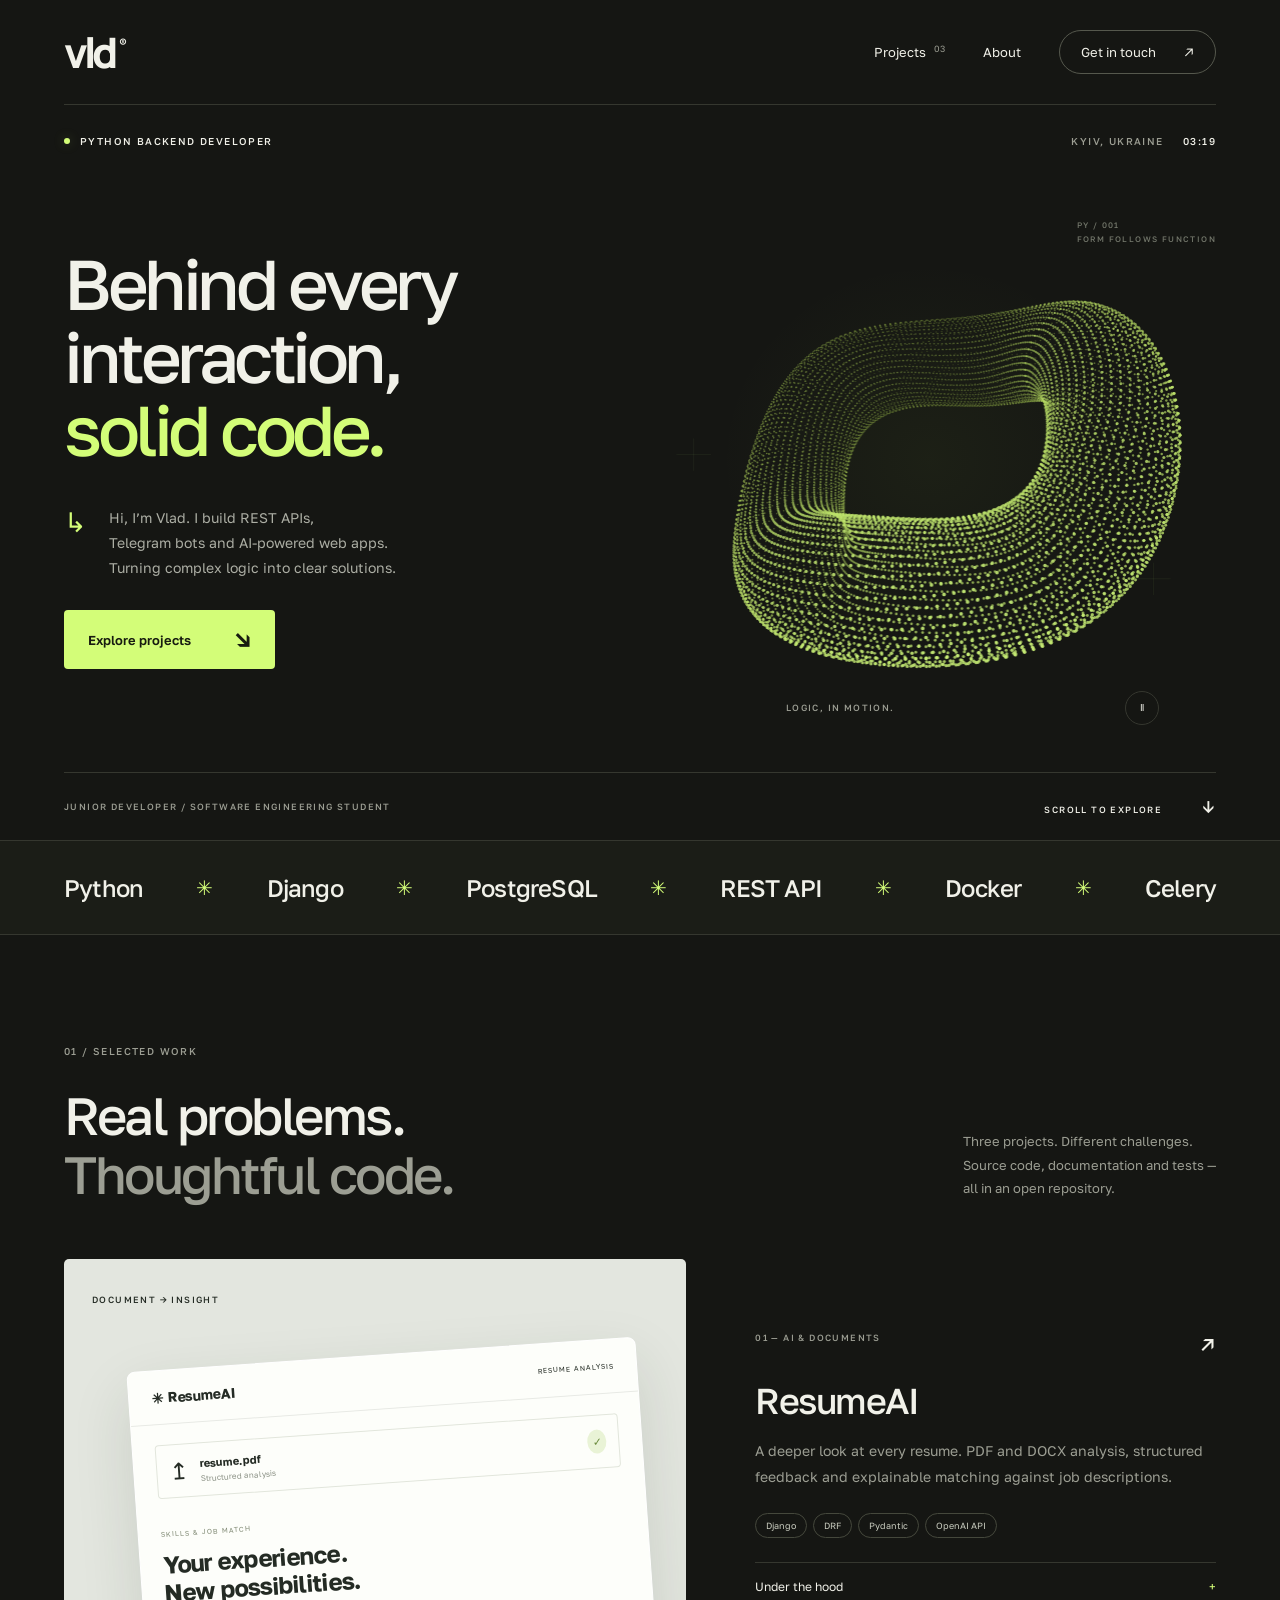
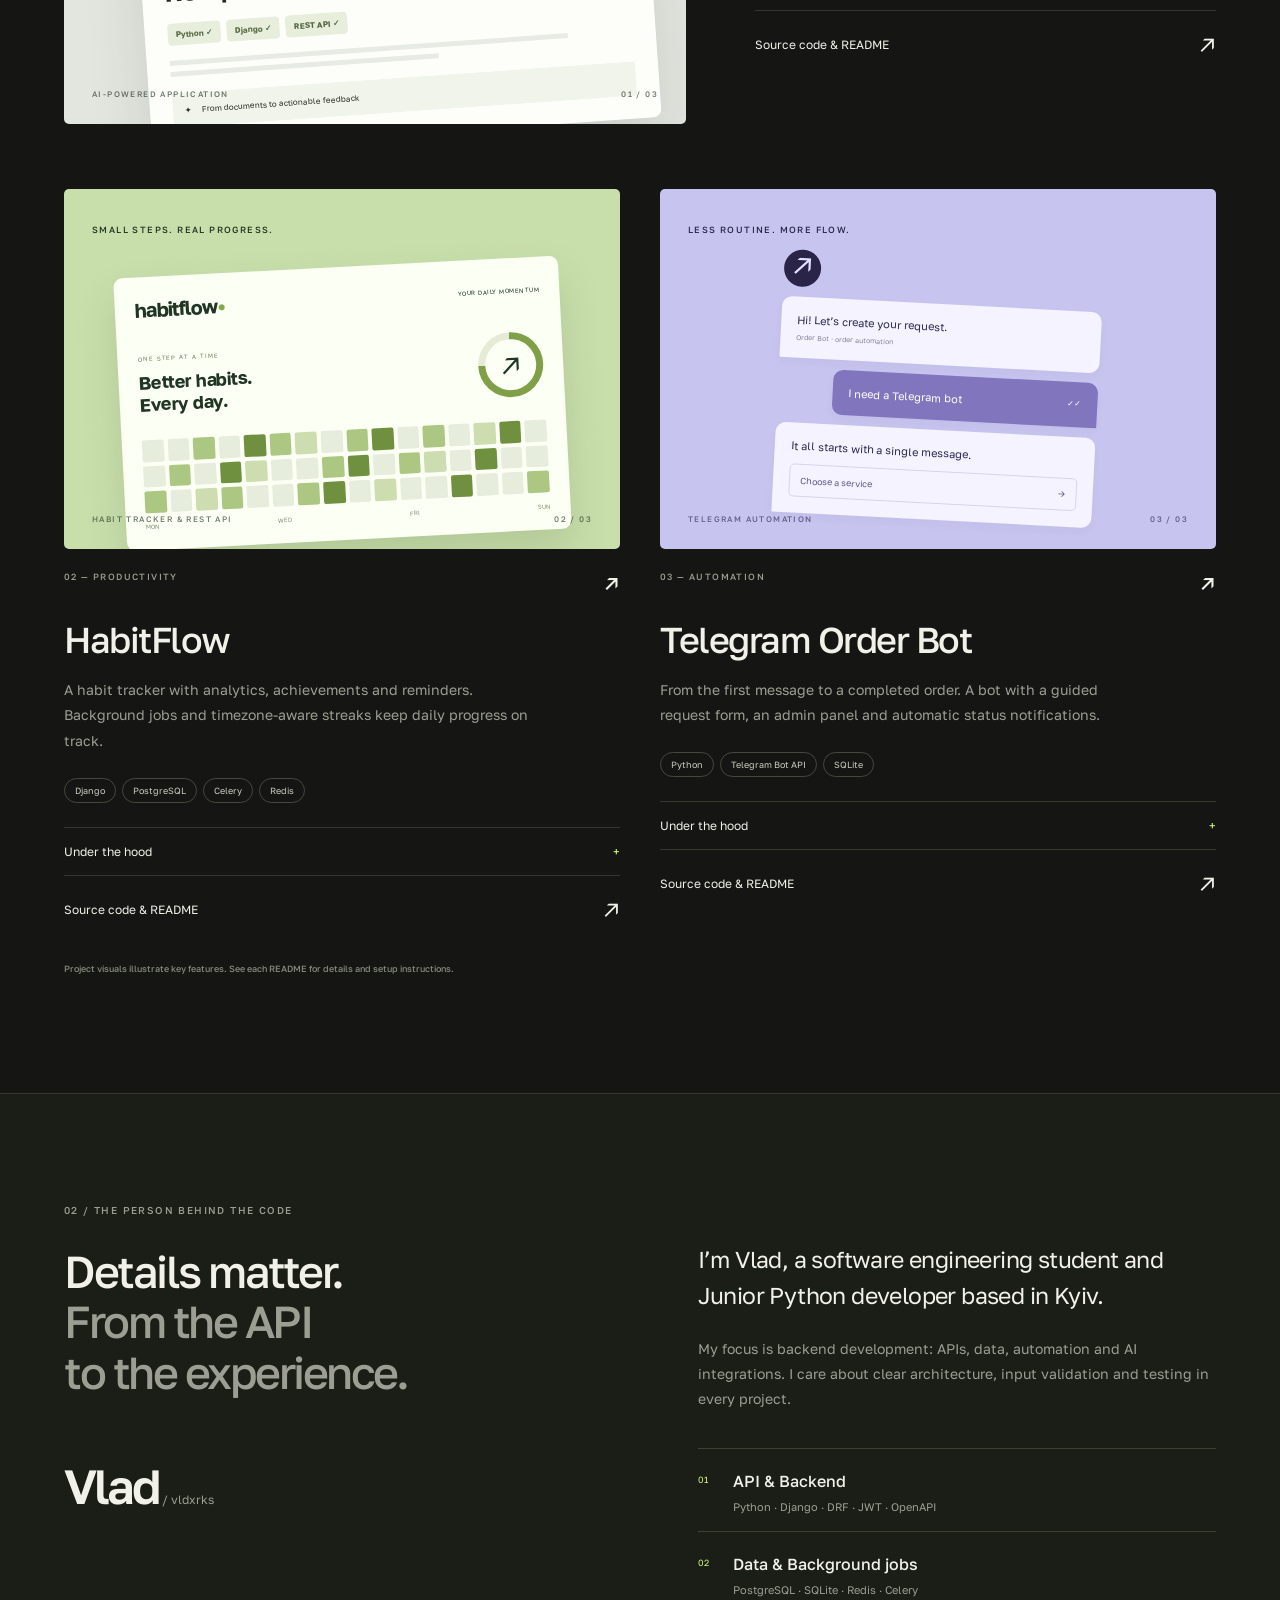
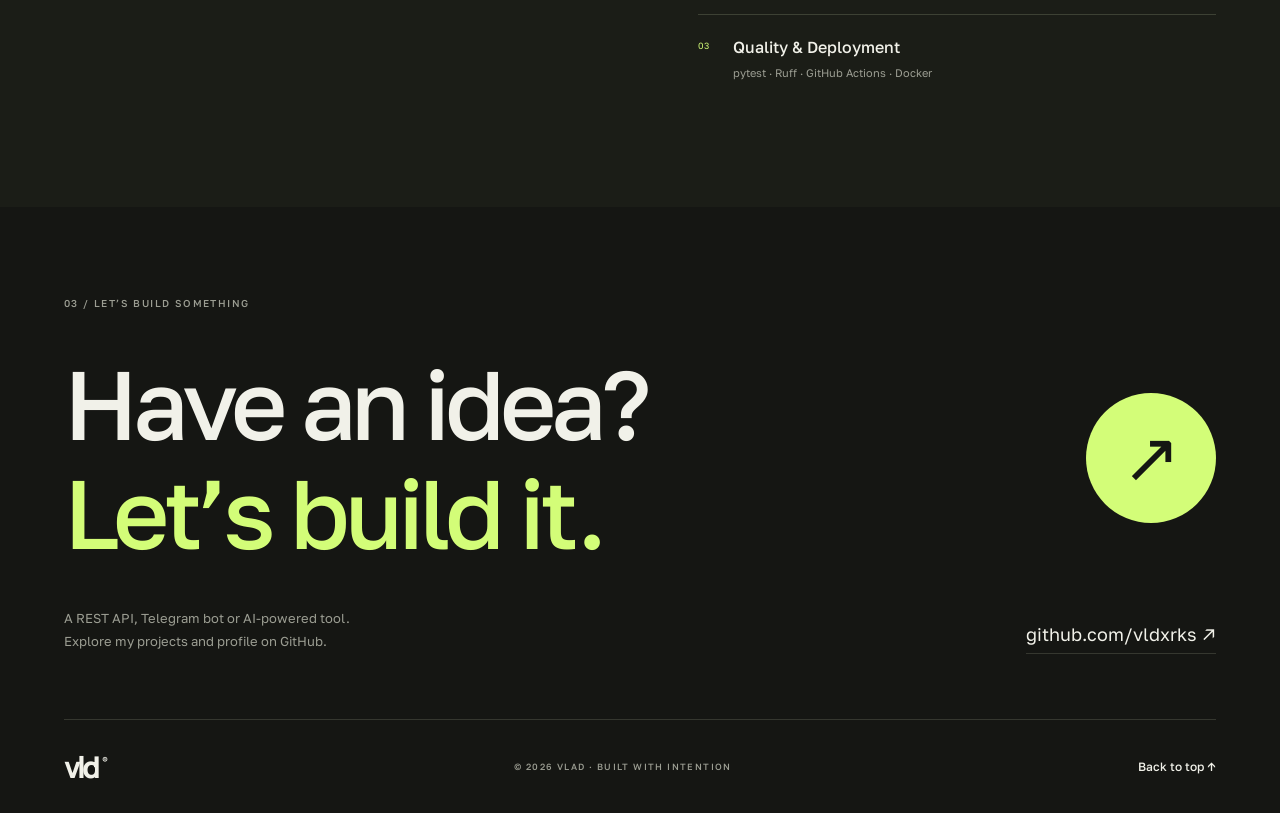
==== index.html @ 718b9407 "my first commit" ====
<!doctype html>
<html lang="en">
<head><meta charset="utf-8"><meta name="viewport" content="width=device-width,initial-scale=1"><meta name="theme-color" content="#151613"><meta name="description" content="Vlad — Junior Python Backend Developer based in Kyiv. REST APIs, Telegram bots and AI-powered web apps. Explore ResumeAI, HabitFlow and Telegram Order Bot."><title>Vlad — Python Backend Developer</title><link rel="icon" href="data:image/svg+xml,%3Csvg xmlns='http://www.w3.org/2000/svg' viewBox='0 0 100 100'%3E%3Crect width='100' height='100' rx='20' fill='%23ccff66'/%3E%3Ctext x='20' y='73' font-size='72' font-family='Arial' fill='%23151613'%3Ev%3C/text%3E%3C/svg%3E"><link rel="stylesheet" href="style.css"></head>
<body><a class="skip" href="#projects">Skip to projects</a><header class="header"><a class="logo" href="#top" aria-label="Vlad, back to top">vld<span>®</span></a><nav aria-label="Main navigation"><a href="#projects">Projects <sup>03</sup></a><a href="#about">About</a><a href="#contact" class="nav-contact">Get in touch <span>↗</span></a></nav></header>
<main><section class="hero" id="top"><div class="hero-top"><span class="eyebrow"><i></i> PYTHON BACKEND DEVELOPER</span><span class="location">KYIV, UKRAINE <span id="clock"></span></span></div><div class="hero-body"><div class="hero-copy"><h1>Behind every<br>interaction,<br><em>solid code.</em></h1><div class="intro"><span class="intro-mark">↳</span><p>Hi, I’m Vlad. I build REST APIs,<br class="desktop"> Telegram bots and AI-powered web apps.<br class="desktop"> Turning complex logic into clear solutions.</p></div><a class="primary" href="#projects">Explore projects <span>↘</span></a></div><div class="art"><canvas id="sculpture" aria-label="Interactive three-dimensional particle sculpture" role="img"></canvas><div class="art-caption"><span>LOGIC, IN MOTION.</span><button id="motion" aria-pressed="false" aria-label="Pause animation">Ⅱ</button></div><span class="art-coordinate">PY / 001<br>FORM FOLLOWS FUNCTION</span></div></div><div class="hero-bottom"><span>JUNIOR DEVELOPER / SOFTWARE ENGINEERING STUDENT</span><a href="#projects">SCROLL TO EXPLORE <span>↓</span></a></div></section>
<div class="tech-strip" aria-label="Core technologies"><span>Python</span><b>✳</b><span>Django</span><b>✳</b><span>PostgreSQL</span><b>✳</b><span>REST API</span><b>✳</b><span>Docker</span><b>✳</b><span>Celery</span></div>
<section id="projects" class="projects section"><div class="section-heading"><div><span class="eyebrow">01 / SELECTED WORK</span><h2>Real problems.<br><span class="muted">Thoughtful code.</span></h2></div><p>Three projects. Different challenges.<br>Source code, documentation and tests —<br>all in an open repository.</p></div>
<article class="project featured"><div class="project-art resume-art" aria-label="Illustrative resume analysis interface"><span class="visual-label">DOCUMENT → INSIGHT</span><div class="resume-window"><div class="window-head"><b>✳ ResumeAI</b><span>RESUME ANALYSIS</span></div><div class="file-line"><span class="file-icon">↥</span><div><b>resume.pdf</b><small>Structured analysis</small></div><span class="check">✓</span></div><div class="analysis-content"><span>SKILLS & JOB MATCH</span><h3>Your experience.<br>New possibilities.</h3><div class="skill-chips"><b>Python ✓</b><b>Django ✓</b><b>REST API ✓</b></div><div class="fake-line"></div><div class="fake-line short"></div><div class="analysis-note"><span>✦</span> From documents to actionable feedback</div></div></div><span class="visual-foot">AI-POWERED APPLICATION <span>01 / 03</span></span></div><div class="project-info"><div class="project-overline"><span>01 — AI & DOCUMENTS</span><span>↗</span></div><h3>ResumeAI</h3><p>A deeper look at every resume. PDF and DOCX analysis, structured feedback and explainable matching against job descriptions.</p><ul class="tags"><li>Django</li><li>DRF</li><li>Pydantic</li><li>OpenAI API</li></ul><details><summary>Under the hood <span>+</span></summary><p>Private file storage, Pydantic validation of AI responses and interchangeable analysis providers. Skill matching runs in Python. Includes a JWT-secured API, analysis history and JSON export.</p></details><a class="text-link" href="https://github.com/vldxrks/portfolio/tree/main/resumeai" target="_blank" rel="noopener noreferrer">Source code & README <span>↗</span></a></div></article>
<div class="project-grid"><article class="project"><div class="project-art habit-art"><span class="visual-label">SMALL STEPS. REAL PROGRESS.</span><div class="habit-demo"><div class="habit-title"><b>habitflow<span>•</span></b><span>YOUR DAILY MOMENTUM</span></div><div class="habit-main"><div><small>ONE STEP AT A TIME</small><h3>Better habits.<br>Every day.</h3></div><div class="progress-ring"><span>↗</span></div></div><div class="heatmap" id="heatmap" aria-hidden="true"></div><div class="habit-footer"><span>MON</span><span>WED</span><span>FRI</span><span>SUN</span></div></div><span class="visual-foot">HABIT TRACKER & REST API <span>02 / 03</span></span></div><div class="project-info"><div class="project-overline"><span>02 — PRODUCTIVITY</span><span>↗</span></div><h3>HabitFlow</h3><p>A habit tracker with analytics, achievements and reminders. Background jobs and timezone-aware streaks keep daily progress on track.</p><ul class="tags"><li>Django</li><li>PostgreSQL</li><li>Celery</li><li>Redis</li></ul><details><summary>Under the hood <span>+</span></summary><p>A modular monolith with business logic in the service layer. JWT authentication, a REST API, Celery reminders, Docker Compose and CI with GitHub Actions.</p></details><a class="text-link" href="https://github.com/vldxrks/portfolio/tree/main/habitflow-v5" target="_blank" rel="noopener noreferrer">Source code & README <span>↗</span></a></div></article>
<article class="project"><div class="project-art bot-art"><span class="visual-label">LESS ROUTINE. MORE FLOW.</span><div class="bot-demo"><div class="bot-avatar">↗</div><div class="chat-bubble">Hi! Let’s create your request.<small>Order Bot · order automation</small></div><div class="chat-bubble right">I need a Telegram bot <span>✓✓</span></div><div class="chat-bubble">It all starts with a single message.<div class="chat-button">Choose a service <span>→</span></div></div></div><span class="visual-foot">TELEGRAM AUTOMATION <span>03 / 03</span></span></div><div class="project-info"><div class="project-overline"><span>03 — AUTOMATION</span><span>↗</span></div><h3>Telegram Order Bot</h3><p>From the first message to a completed order. A bot with a guided request form, an admin panel and automatic status notifications.</p><ul class="tags"><li>Python</li><li>Telegram Bot API</li><li>SQLite</li></ul><details><summary>Under the hood <span>+</span></summary><p>Inline keyboards, order filtering, multiple administrators, CSV export and spam protection. The data layer is covered by pytest tests.</p></details><a class="text-link" href="https://github.com/vldxrks/portfolio/tree/main/03-telegram-order-bot-pro" target="_blank" rel="noopener noreferrer">Source code & README <span>↗</span></a></div></article></div><p class="mockup-note">Project visuals illustrate key features. See each README for details and setup instructions.</p></section>
<section class="about section" id="about"><div class="about-title"><span class="eyebrow">02 / THE PERSON BEHIND THE CODE</span><h2>Details matter.<br><span>From the API<br>to the experience.</span></h2><div class="signature">Vlad<span> / vldxrks</span></div></div><div class="about-copy"><p class="lead">I’m Vlad, a software engineering student and Junior Python developer based in Kyiv.</p><p>My focus is backend development: APIs, data, automation and AI integrations. I care about clear architecture, input validation and testing in every project.</p><div class="expertise"><div><span>01</span><h3>API & Backend</h3><p>Python · Django · DRF · JWT · OpenAPI</p></div><div><span>02</span><h3>Data & Background jobs</h3><p>PostgreSQL · SQLite · Redis · Celery</p></div><div><span>03</span><h3>Quality & Deployment</h3><p>pytest · Ruff · GitHub Actions · Docker</p></div></div></div></section>
<section class="contact section" id="contact"><span class="eyebrow">03 / LET’S BUILD SOMETHING</span><div class="contact-main"><h2>Have an idea?<br><em>Let’s build it.</em></h2><a class="contact-circle" href="https://github.com/vldxrks" target="_blank" rel="noopener noreferrer" aria-label="Visit Vlad’s GitHub profile">↗</a></div><div class="contact-bottom"><p>A REST API, Telegram bot or AI-powered tool.<br>Explore my projects and profile on GitHub.</p><a href="https://github.com/vldxrks" target="_blank" rel="noopener noreferrer">github.com/vldxrks ↗</a></div></section></main>
<footer><a class="logo" href="#top">vld<span>®</span></a><span>© <span id="year">2026</span> VLAD · BUILT WITH INTENTION</span><a href="#top">Back to top ↑</a></footer><script src="app.js"></script></body></html>
---- style.css ----
@import url('https://fonts.googleapis.com/css2?family=Golos+Text:wght@400;450;500;600;700;800;900&family=Manrope:wght@400;500;600;700;800&display=swap');
:root{--bg:#151613;--ink:#f1f1e9;--muted:#9c9e93;--line:#35372f;--lime:#d3fd78}*{box-sizing:border-box}html{scroll-behavior:smooth;scroll-padding-top:32px}body{margin:0;background:var(--bg);color:var(--ink);font-family:'Golos Text',Arial,sans-serif;-webkit-font-smoothing:antialiased}::selection{background:var(--lime);color:var(--bg)}a{color:inherit;text-decoration:none}button{font:inherit}a:focus-visible,button:focus-visible,summary:focus-visible{outline:2px solid var(--lime);outline-offset:6px}.header{height:105px;margin:0 5%;display:flex;align-items:center;justify-content:space-between;border-bottom:1px solid var(--line)}.logo{font-family:Manrope,Arial,sans-serif;font-size:42px;font-weight:800;letter-spacing:-4px}.logo span{font-size:12px;letter-spacing:0;vertical-align:top;display:inline-block;padding:12px 0 0 5px}.header nav{display:flex;gap:38px;align-items:center;font-size:13px}.header nav a{transition:color .2s}.header nav a:hover{color:var(--lime)}sup{font-size:9px;color:var(--muted);margin-left:5px}.nav-contact{border:1px solid #55584d;border-radius:30px;padding:13px 21px}.nav-contact span{padding-left:25px}.hero{padding:30px 5% 0;overflow:hidden}.hero-top{display:flex;justify-content:space-between}.eyebrow,.location,.hero-bottom,.visual-label,.visual-foot,.project-overline,.art-caption,.art-coordinate,footer,.mockup-note{font-size:10px;letter-spacing:1.4px;font-weight:500}.eyebrow{display:flex;align-items:center;gap:10px}.eyebrow i{width:6px;height:6px;background:var(--lime);border-radius:100%;box-shadow:0 0 12px #d3fd7840}.location{color:var(--muted)}#clock{margin-left:15px;color:var(--ink)}.hero-body{position:relative;display:grid;grid-template-columns:1.2fr 1fr;min-height:625px;align-items:center}.hero-copy{z-index:2;padding:42px 0 45px}h1{font-size:clamp(52px,5.5vw,88px);letter-spacing:-4.5px;line-height:1.04;margin:0 0 30px;font-weight:500}em{font-style:normal;color:var(--lime)}.intro{display:flex;gap:22px}.intro-mark{font-size:27px;color:var(--lime);padding-top:9px}.intro p{color:#acaea4;font-size:14px;line-height:1.8;margin:8px 0 30px}.primary{display:inline-flex;align-items:center;gap:43px;background:var(--lime);color:#171b10;padding:18px 24px;border-radius:4px;font-size:13px;font-weight:600;transition:background .2s,transform .2s}.primary:hover{background:#e4ffa9;transform:translateY(-3px)}.primary span{font-size:23px;line-height:1}.art{height:540px;position:relative;margin-left:-50px}canvas{width:100%;height:100%;display:block;touch-action:pan-y}.art:before{content:'';position:absolute;inset:10%;background:radial-gradient(ellipse,#a8d9480d,transparent 65%);pointer-events:none}.art-caption{position:absolute;bottom:5px;left:25%;right:10%;display:flex;align-items:center;justify-content:space-between;color:var(--muted);font-size:9px}.art-caption button{color:var(--ink);background:transparent;border:1px solid var(--line);border-radius:50%;width:34px;height:34px;cursor:pointer}.art-coordinate{position:absolute;top:28px;right:0;font-size:8px;color:#72766a;line-height:1.8}.hero-bottom{display:flex;align-items:center;justify-content:space-between;border-top:1px solid var(--line);padding:23px 0;color:var(--muted);font-size:9px}.hero-bottom a{color:var(--ink)}.hero-bottom a span{margin-left:36px;font-size:17px}.tech-strip{display:flex;justify-content:space-between;align-items:center;padding:32px 5%;border-top:1px solid var(--line);border-bottom:1px solid var(--line);background:#1b1d17;gap:20px}.tech-strip span{font-size:24px;font-weight:500;letter-spacing:-.8px}.tech-strip b{font-size:20px;color:var(--lime);font-weight:400}.section{padding:110px 5%}.section-heading{display:flex;align-items:flex-end;justify-content:space-between;margin-bottom:54px}.section-heading .eyebrow,.about .eyebrow{color:var(--muted);margin-bottom:30px}h2{font-size:clamp(38px,4.1vw,64px);font-weight:500;letter-spacing:-2.5px;line-height:1.12;margin:0}.muted{color:var(--muted)}.section-heading>p{color:var(--muted);font-size:13px;line-height:1.8;margin:0 0 4px}.project-art{height:360px;position:relative;padding:28px;overflow:hidden;border-radius:5px}.featured{display:grid;grid-template-columns:1.35fr 1fr;gap:6%;margin-bottom:65px}.featured .project-art{height:465px}.resume-art{background:#e3e6df;color:#242b24}.visual-label{font-size:9px;position:relative;z-index:2}.visual-foot{position:absolute;bottom:25px;left:28px;right:28px;display:flex;justify-content:space-between;font-size:8px;opacity:.65}.resume-window{background:#fdfefa;width:82%;position:absolute;left:12%;top:95px;box-shadow:0 24px 60px #24362722;border:1px solid #fff;border-radius:8px;transform:rotate(-4deg);transition:transform .6s}.project-art:hover .resume-window{transform:rotate(0) translateY(-5px)}.window-head{display:flex;align-items:center;justify-content:space-between;padding:18px 22px;border-bottom:1px solid #e8eae5;font-size:14px}.window-head>span{font-size:7px;letter-spacing:1px}.file-line{margin:20px 22px 0;border:1px solid #e2e6dc;border-radius:4px;display:flex;gap:12px;align-items:center;padding:12px;font-size:11px}.file-line small{display:block;color:#8b9185;font-size:8px;margin-top:4px}.file-icon{font-size:23px}.check{margin-left:auto;border-radius:50%;background:#e9f3d6;padding:5px;color:#67883a}.analysis-content{padding:22px}.analysis-content>span{font-size:7px;color:#828b76;letter-spacing:1px}.analysis-content h3{font-size:24px;line-height:1.15;letter-spacing:-.7px;margin:10px 0 18px}.skill-chips{display:flex;gap:6px}.skill-chips b{font-size:8px;background:#e7eedc;padding:6px 8px;border-radius:4px;color:#566942}.fake-line{height:5px;background:#e8ebe3;width:86%;margin-top:15px}.fake-line.short{width:58%;margin-top:6px}.analysis-note{font-size:8px;background:#f1f4eb;padding:12px;margin-top:17px}.analysis-note span{margin-right:8px}.project-info{padding:16px 0 0;align-self:center}.project-overline{display:flex;justify-content:space-between;color:var(--muted);font-size:9px}.project-overline>span:last-child{font-size:20px;color:var(--ink)}.project-info h3{font-size:36px;letter-spacing:-1.5px;font-weight:500;margin:23px 0 16px}.project-info>p{font-size:14px;color:var(--muted);line-height:1.85;max-width:480px}.tags{display:flex;flex-wrap:wrap;gap:6px;padding:0;list-style:none;margin:24px 0}.tags li{border:1px solid #45483c;padding:6px 10px;border-radius:20px;font-size:9px;color:#cacdc0}.text-link{font-size:12px;padding:20px 0 8px;display:flex;justify-content:space-between;align-items:center}.text-link:hover{color:var(--lime)}.text-link span{font-size:22px}details{border-top:1px solid var(--line);border-bottom:1px solid var(--line);font-size:12px}summary{list-style:none;cursor:pointer;display:flex;justify-content:space-between;padding:16px 0}summary::-webkit-details-marker{display:none}summary span{color:var(--lime)}details[open] summary span{transform:rotate(45deg)}details p{color:var(--muted);line-height:1.8;margin:0 0 16px}.project-grid{display:grid;grid-template-columns:1fr 1fr;gap:40px}.project-grid .project-info{padding-top:22px}.habit-art{background:#c8dfac;color:#203622}.habit-demo{background:#fcfff4;position:absolute;top:78px;left:10%;width:80%;padding:20px;border-radius:9px;box-shadow:0 20px 40px #31441d25;transform:rotate(-3deg);transition:transform .6s}.project-art:hover .habit-demo{transform:rotate(0)}.habit-title{display:flex;justify-content:space-between;align-items:center}.habit-title b{font-size:20px;letter-spacing:-1px}.habit-title b span{color:#86a947}.habit-title>span{font-size:6px;letter-spacing:.5px}.habit-main{display:flex;justify-content:space-between;align-items:center;padding:24px 0 18px}.habit-main small{font-size:6px;letter-spacing:1px;color:#718061}.habit-main h3{font-size:18px;letter-spacing:-.5px;line-height:1.2;margin:7px 0}.progress-ring{height:65px;width:65px;border-radius:50%;background:conic-gradient(#7f9f48 0 75%,#e5ebd6 75%);display:grid;place-items:center}.progress-ring span{display:grid;place-items:center;width:51px;height:51px;border-radius:50%;background:#fcfff4;font-size:27px}.heatmap{display:grid;grid-template-columns:repeat(16,1fr);gap:4px}.heatmap i{aspect-ratio:1;border-radius:2px;background:#e6eddc}.heatmap i:nth-child(3n){background:#acc781}.heatmap i:nth-child(5n){background:#6e903f}.heatmap i:nth-child(7n){background:#cdddaf}.habit-footer{display:flex;justify-content:space-between;font-size:6px;color:#839371;margin-top:10px}.bot-art{background:#c7c5ef;color:#2b2850}.bot-demo{max-width:320px;width:78%;margin:20px auto;transform:rotate(3deg);transition:transform .6s}.project-art:hover .bot-demo{transform:rotate(0)}.bot-avatar{background:#292448;color:#e4e1ff;width:37px;height:37px;border-radius:50%;font-size:27px;text-align:center;margin-bottom:10px}.chat-bubble{font-size:11px;background:#f5f3ff;border-radius:10px 10px 10px 1px;padding:16px;margin-bottom:10px;box-shadow:0 4px 10px #3b35690a}.chat-bubble small{display:block;font-size:7px;color:#86819e;margin-top:7px}.chat-bubble.right{margin-left:55px;background:#8175bd;color:#fff;border-radius:10px 10px 1px 10px}.chat-bubble.right span{float:right;font-size:8px}.chat-button{padding:10px;border:1px solid #d8d3ee;border-radius:5px;margin-top:12px;color:#62588c;font-size:9px}.chat-button span{float:right}.mockup-note{color:#858a7b;font-size:9px;letter-spacing:0;margin-top:32px}.about{border-top:1px solid var(--line);display:grid;grid-template-columns:1fr 1fr;gap:10%;background:#1b1d17}.about h2{font-size:clamp(36px,3.5vw,55px)}.about h2 span{color:var(--muted)}.signature{font-size:48px;letter-spacing:-3px;margin-top:60px;font-weight:600}.signature span{font-size:12px;color:var(--muted);letter-spacing:0;font-weight:400}.about-copy .lead{font-size:23px;line-height:1.55;margin:38px 0 22px;letter-spacing:-.6px}.about-copy>p:not(.lead){color:var(--muted);font-size:14px;line-height:1.8}.expertise{margin-top:37px}.expertise>div{border-top:1px solid #3d4134;padding:22px 0 18px;position:relative;padding-left:35px}.expertise span{position:absolute;left:0;top:25px;font-size:9px;color:var(--lime)}.expertise h3{font-size:16px;font-weight:500;margin:0 0 9px}.expertise p{font-size:11px;color:var(--muted);margin:0}.contact{padding-top:90px;padding-bottom:65px}.contact>.eyebrow{color:var(--muted)}.contact-main{display:flex;align-items:center;justify-content:space-between;margin:40px 0}.contact h2{font-size:clamp(48px,7.6vw,116px);letter-spacing:-5px}.contact-circle{width:130px;height:130px;border-radius:50%;background:var(--lime);color:var(--bg);display:grid;place-items:center;font-size:70px;font-family:Arial;transition:transform .3s}.contact-circle:hover{transform:rotate(45deg)}.contact-bottom{display:flex;justify-content:space-between;align-items:end}.contact-bottom p{font-size:13px;color:var(--muted);line-height:1.8;margin:0}.contact-bottom a{font-size:18px;border-bottom:1px solid var(--line);padding-bottom:8px}footer{border-top:1px solid var(--line);margin:0 5%;padding:26px 0;display:flex;justify-content:space-between;align-items:center;font-size:9px;color:var(--muted)}footer .logo{font-size:30px;color:var(--ink)}footer .logo span{padding-top:8px;font-size:9px}footer>a:last-child{font-size:12px;color:var(--ink);letter-spacing:0}.skip{position:fixed;top:-80px;left:20px;z-index:10;background:var(--lime);color:#111;padding:15px}.skip:focus{top:10px}
@media(min-width:1600px){body{max-width:1800px;margin:auto}}@media(max-width:1000px){h1{font-size:62px;letter-spacing:-3px}.hero-body{min-height:580px;grid-template-columns:1.2fr 1fr}.art{margin-left:-100px;height:450px}.tech-strip span{font-size:19px}.tech-strip b{font-size:14px}.featured{gap:5%;grid-template-columns:1.1fr 1fr}.featured .project-art{height:425px}.resume-window{width:90%;left:8%;top:90px}.project-art{padding:20px}.project-grid{gap:25px}.habit-demo{width:88%;left:6%;padding:15px}.section{padding-top:85px;padding-bottom:85px}.project-info h3{font-size:30px}.contact h2{letter-spacing:-3px}.contact-circle{width:100px;height:100px;font-size:55px}}
@media(max-width:700px){.header{height:80px}.logo{font-size:35px}.header nav{gap:20px;font-size:11px}.header nav a:nth-child(2){display:none}.nav-contact{padding:10px 14px}.nav-contact span{padding-left:10px}.hero{padding-top:24px}.hero-top .location{font-size:8px;letter-spacing:.5px}.location #clock{display:none}.eyebrow{font-size:8px;letter-spacing:1px}.hero-body{display:flex;flex-direction:column;align-items:stretch;min-height:0}.hero-copy{padding-top:45px;padding-bottom:0}h1{font-size:clamp(43px,10.4vw,70px);letter-spacing:-2.7px;margin-bottom:22px;line-height:1.08}.intro p{font-size:12px;line-height:1.85}.intro{gap:14px}.primary{font-size:12px;padding:17px 21px}.art{height:350px;margin:-15px 0 15px}.art-coordinate{top:55px;font-size:7px}.art-caption{left:5%;right:5%;bottom:4px}.hero-bottom{font-size:7px;letter-spacing:.4px;padding:18px 0}.hero-bottom>span{max-width:170px;line-height:1.7}.hero-bottom a span{margin-left:12px}.tech-strip{flex-wrap:wrap;justify-content:center;gap:17px 20px;padding:23px 5%}.tech-strip span{font-size:17px}.tech-strip b{font-size:11px}.tech-strip b:nth-of-type(3){display:none}.section{padding:65px 5%}.section-heading{display:block;margin-bottom:30px}.section-heading .eyebrow{margin-bottom:25px}h2{font-size:39px;letter-spacing:-1.7px}.section-heading>p{font-size:12px;margin-top:25px}.featured{display:block;margin-bottom:40px}.featured .project-art{height:400px}.resume-window{width:81%;left:13%;top:72px}.project-info{padding-top:25px}.project-info h3{font-size:30px;margin:15px 0 12px}.project-info>p{font-size:13px}.project-grid{grid-template-columns:1fr;gap:40px}.project-art{height:355px}.habit-demo{width:80%;left:10%;padding:20px}.about{grid-template-columns:1fr;gap:15px}.about h2{font-size:39px}.signature{margin-top:25px;font-size:35px}.about-copy .lead{font-size:21px;margin-top:20px}.about-copy>p:not(.lead){font-size:13px}.contact-main{margin:30px 0}.contact h2{font-size:clamp(38px,9vw,62px);letter-spacing:-2.4px}.contact-circle{width:64px;height:64px;flex-shrink:0;margin-left:8px;font-size:38px}.contact-bottom{align-items:start;gap:25px;flex-direction:column}.contact-bottom a{font-size:17px}.contact-bottom p{font-size:12px}footer{flex-wrap:wrap;gap:20px}footer>span{font-size:7px;letter-spacing:.5px}}@media(prefers-reduced-motion:reduce){html{scroll-behavior:auto}*,*:before,*:after{transition:none!important}}
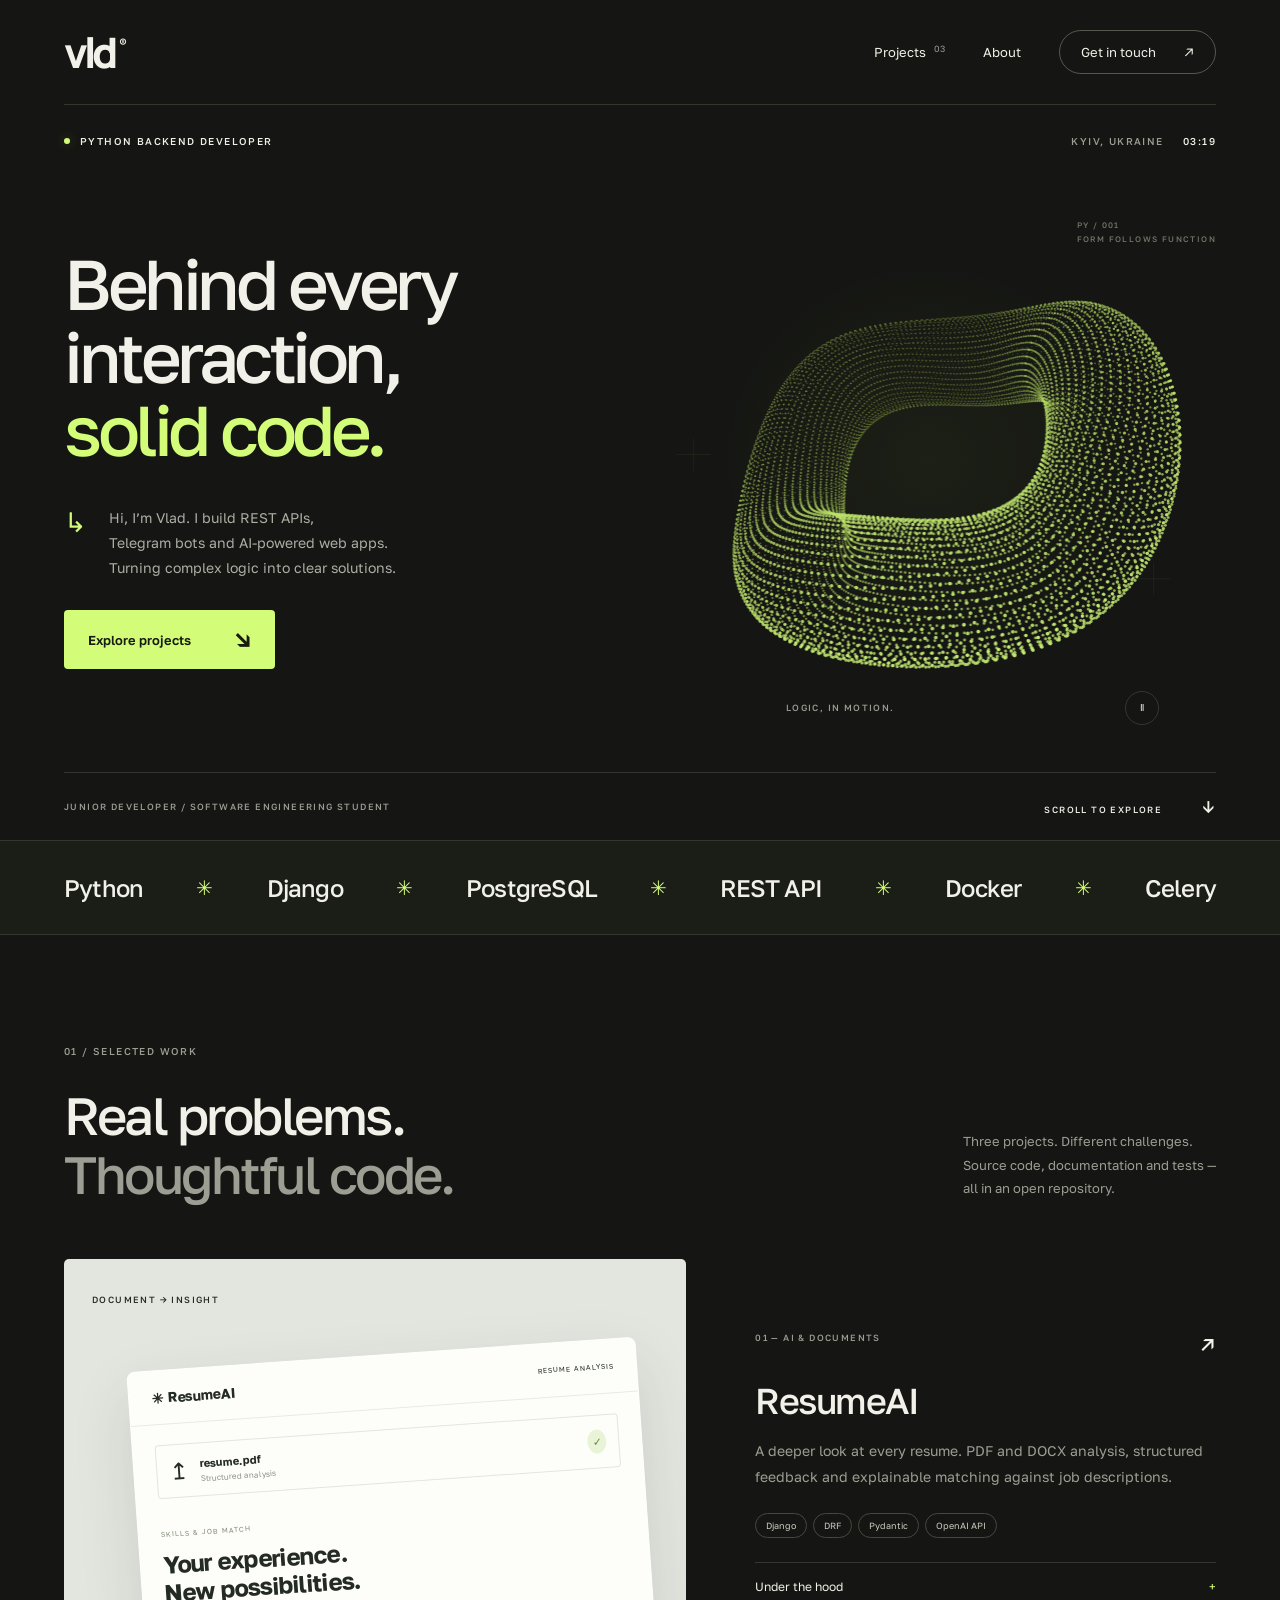
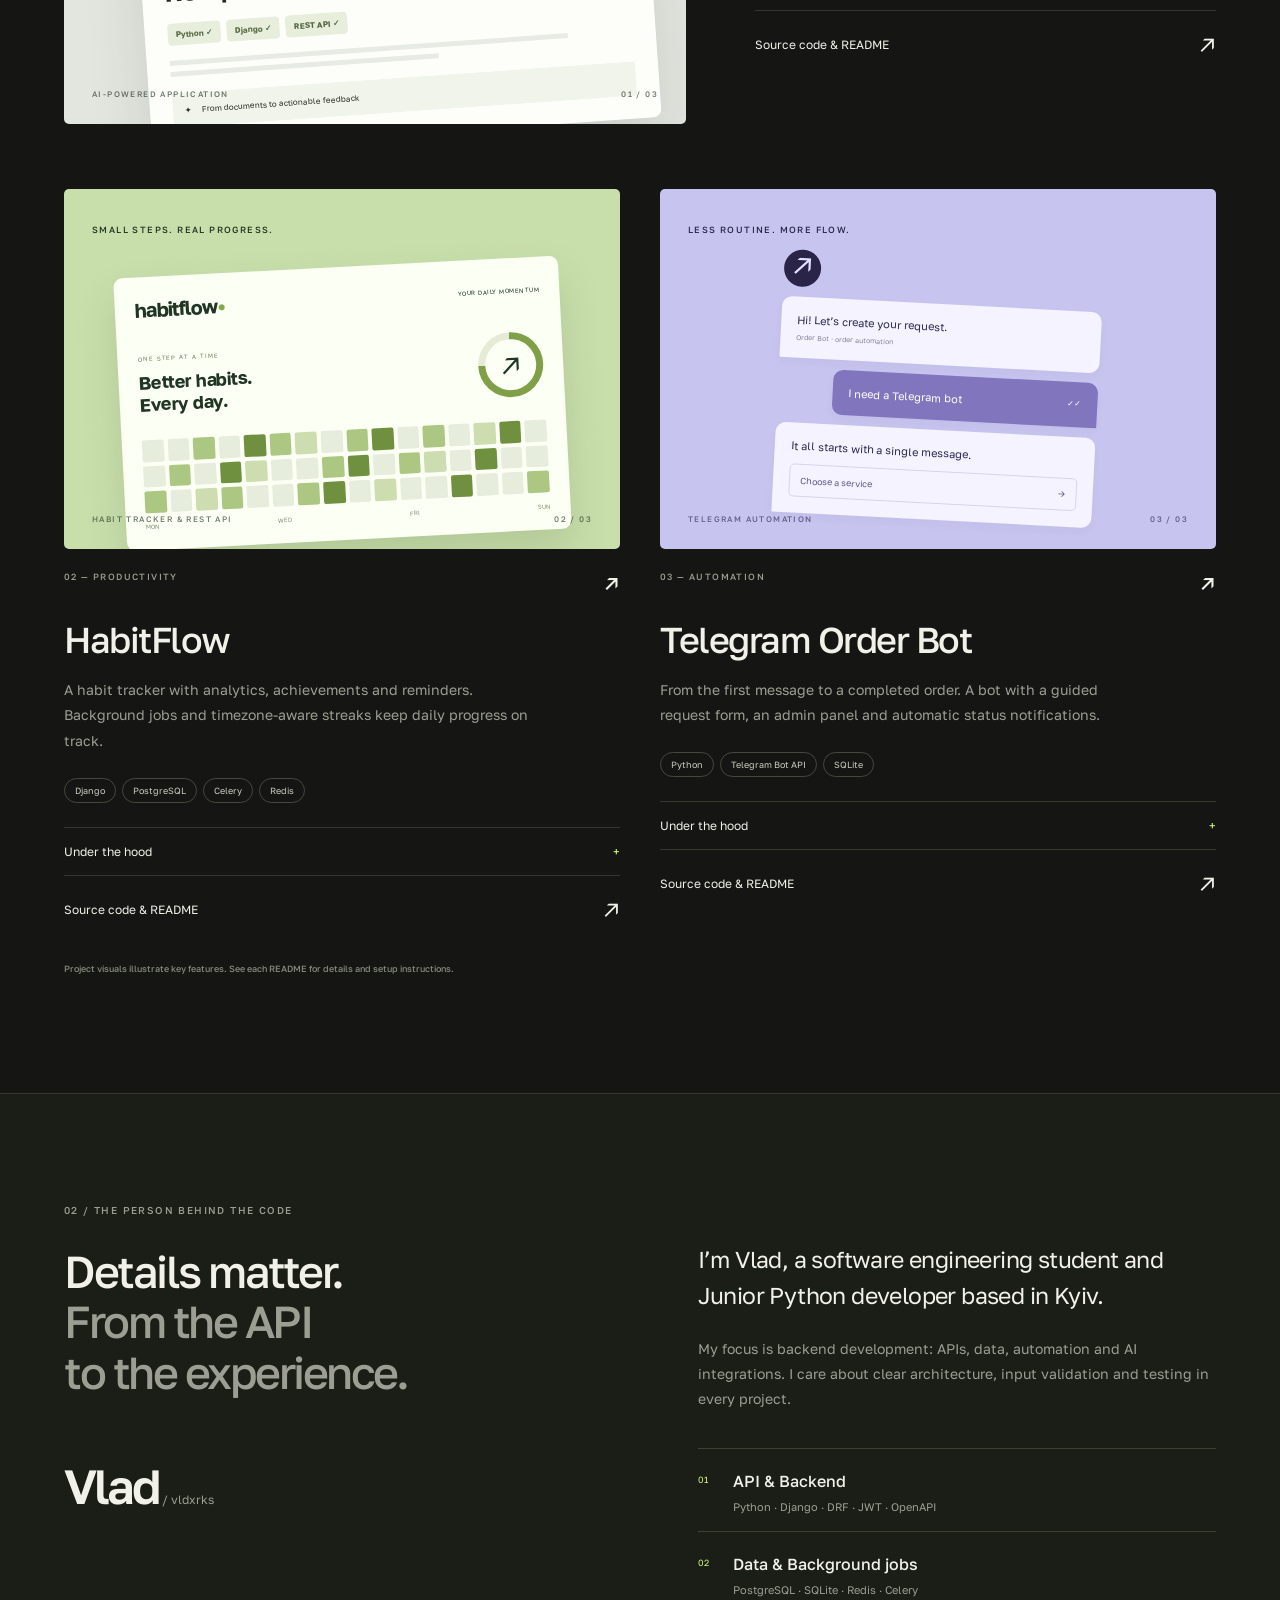
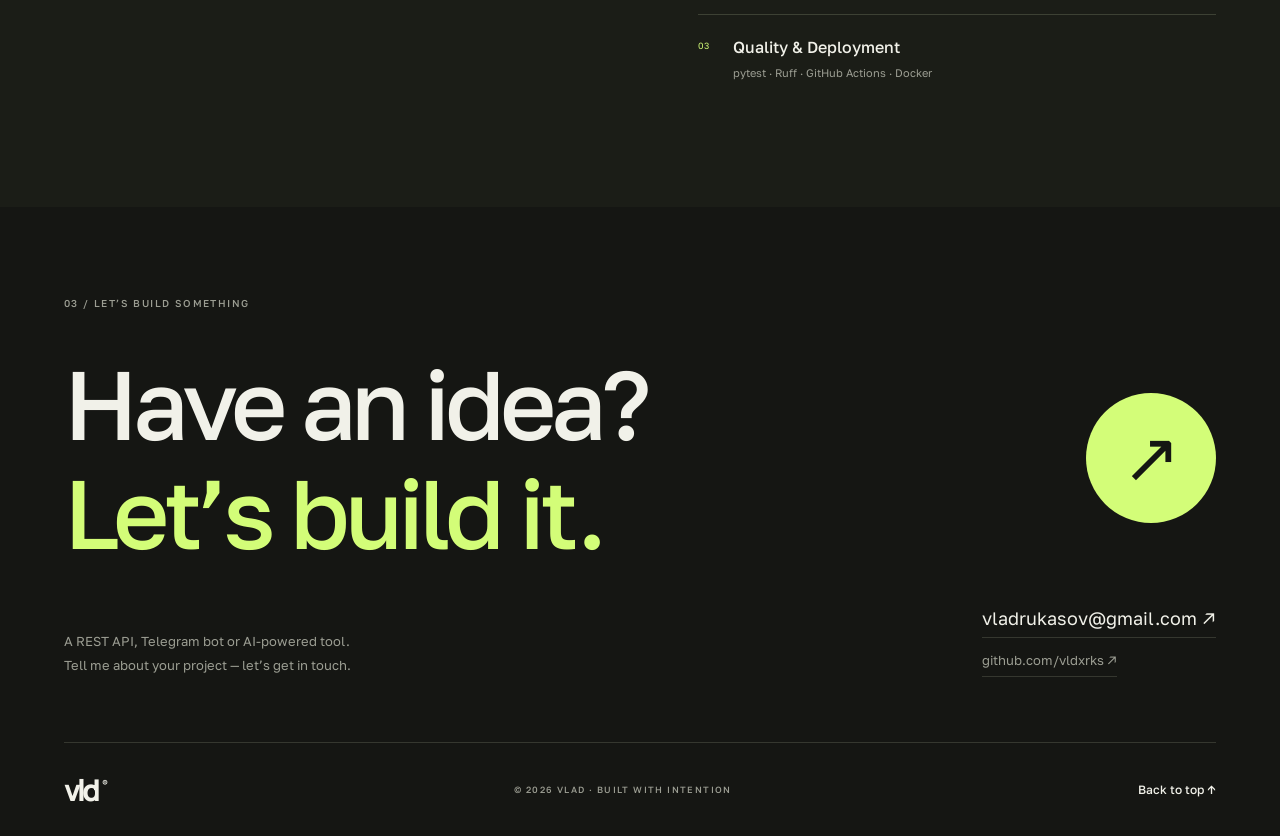
==== commit 74a097b2: "Add contact email." ====
--- a/index.html
+++ b/index.html
@@ -9,5 +9,5 @@
 <div class="project-grid"><article class="project"><div class="project-art habit-art"><span class="visual-label">SMALL STEPS. REAL PROGRESS.</span><div class="habit-demo"><div class="habit-title"><b>habitflow<span>•</span></b><span>YOUR DAILY MOMENTUM</span></div><div class="habit-main"><div><small>ONE STEP AT A TIME</small><h3>Better habits.<br>Every day.</h3></div><div class="progress-ring"><span>↗</span></div></div><div class="heatmap" id="heatmap" aria-hidden="true"></div><div class="habit-footer"><span>MON</span><span>WED</span><span>FRI</span><span>SUN</span></div></div><span class="visual-foot">HABIT TRACKER & REST API <span>02 / 03</span></span></div><div class="project-info"><div class="project-overline"><span>02 — PRODUCTIVITY</span><span>↗</span></div><h3>HabitFlow</h3><p>A habit tracker with analytics, achievements and reminders. Background jobs and timezone-aware streaks keep daily progress on track.</p><ul class="tags"><li>Django</li><li>PostgreSQL</li><li>Celery</li><li>Redis</li></ul><details><summary>Under the hood <span>+</span></summary><p>A modular monolith with business logic in the service layer. JWT authentication, a REST API, Celery reminders, Docker Compose and CI with GitHub Actions.</p></details><a class="text-link" href="https://github.com/vldxrks/portfolio/tree/main/habitflow-v5" target="_blank" rel="noopener noreferrer">Source code & README <span>↗</span></a></div></article>
 <article class="project"><div class="project-art bot-art"><span class="visual-label">LESS ROUTINE. MORE FLOW.</span><div class="bot-demo"><div class="bot-avatar">↗</div><div class="chat-bubble">Hi! Let’s create your request.<small>Order Bot · order automation</small></div><div class="chat-bubble right">I need a Telegram bot <span>✓✓</span></div><div class="chat-bubble">It all starts with a single message.<div class="chat-button">Choose a service <span>→</span></div></div></div><span class="visual-foot">TELEGRAM AUTOMATION <span>03 / 03</span></span></div><div class="project-info"><div class="project-overline"><span>03 — AUTOMATION</span><span>↗</span></div><h3>Telegram Order Bot</h3><p>From the first message to a completed order. A bot with a guided request form, an admin panel and automatic status notifications.</p><ul class="tags"><li>Python</li><li>Telegram Bot API</li><li>SQLite</li></ul><details><summary>Under the hood <span>+</span></summary><p>Inline keyboards, order filtering, multiple administrators, CSV export and spam protection. The data layer is covered by pytest tests.</p></details><a class="text-link" href="https://github.com/vldxrks/portfolio/tree/main/03-telegram-order-bot-pro" target="_blank" rel="noopener noreferrer">Source code & README <span>↗</span></a></div></article></div><p class="mockup-note">Project visuals illustrate key features. See each README for details and setup instructions.</p></section>
 <section class="about section" id="about"><div class="about-title"><span class="eyebrow">02 / THE PERSON BEHIND THE CODE</span><h2>Details matter.<br><span>From the API<br>to the experience.</span></h2><div class="signature">Vlad<span> / vldxrks</span></div></div><div class="about-copy"><p class="lead">I’m Vlad, a software engineering student and Junior Python developer based in Kyiv.</p><p>My focus is backend development: APIs, data, automation and AI integrations. I care about clear architecture, input validation and testing in every project.</p><div class="expertise"><div><span>01</span><h3>API & Backend</h3><p>Python · Django · DRF · JWT · OpenAPI</p></div><div><span>02</span><h3>Data & Background jobs</h3><p>PostgreSQL · SQLite · Redis · Celery</p></div><div><span>03</span><h3>Quality & Deployment</h3><p>pytest · Ruff · GitHub Actions · Docker</p></div></div></div></section>
-<section class="contact section" id="contact"><span class="eyebrow">03 / LET’S BUILD SOMETHING</span><div class="contact-main"><h2>Have an idea?<br><em>Let’s build it.</em></h2><a class="contact-circle" href="https://github.com/vldxrks" target="_blank" rel="noopener noreferrer" aria-label="Visit Vlad’s GitHub profile">↗</a></div><div class="contact-bottom"><p>A REST API, Telegram bot or AI-powered tool.<br>Explore my projects and profile on GitHub.</p><a href="https://github.com/vldxrks" target="_blank" rel="noopener noreferrer">github.com/vldxrks ↗</a></div></section></main>
+<section class="contact section" id="contact"><span class="eyebrow">03 / LET’S BUILD SOMETHING</span><div class="contact-main"><h2>Have an idea?<br><em>Let’s build it.</em></h2><a class="contact-circle" href="mailto:vladrukasov@gmail.com" aria-label="Email Vlad at vladrukasov@gmail.com">↗</a></div><div class="contact-bottom"><p>A REST API, Telegram bot or AI-powered tool.<br>Tell me about your project — let’s get in touch.</p><div style="display:flex;flex-direction:column;align-items:flex-start;gap:14px;max-width:100%"><a href="mailto:vladrukasov@gmail.com" style="overflow-wrap:anywhere">vladrukasov@gmail.com ↗</a><a href="https://github.com/vldxrks" target="_blank" rel="noopener noreferrer" style="font-size:13px;color:var(--muted)">github.com/vldxrks ↗</a></div></div></section></main>
 <footer><a class="logo" href="#top">vld<span>®</span></a><span>© <span id="year">2026</span> VLAD · BUILT WITH INTENTION</span><a href="#top">Back to top ↑</a></footer><script src="app.js"></script></body></html>
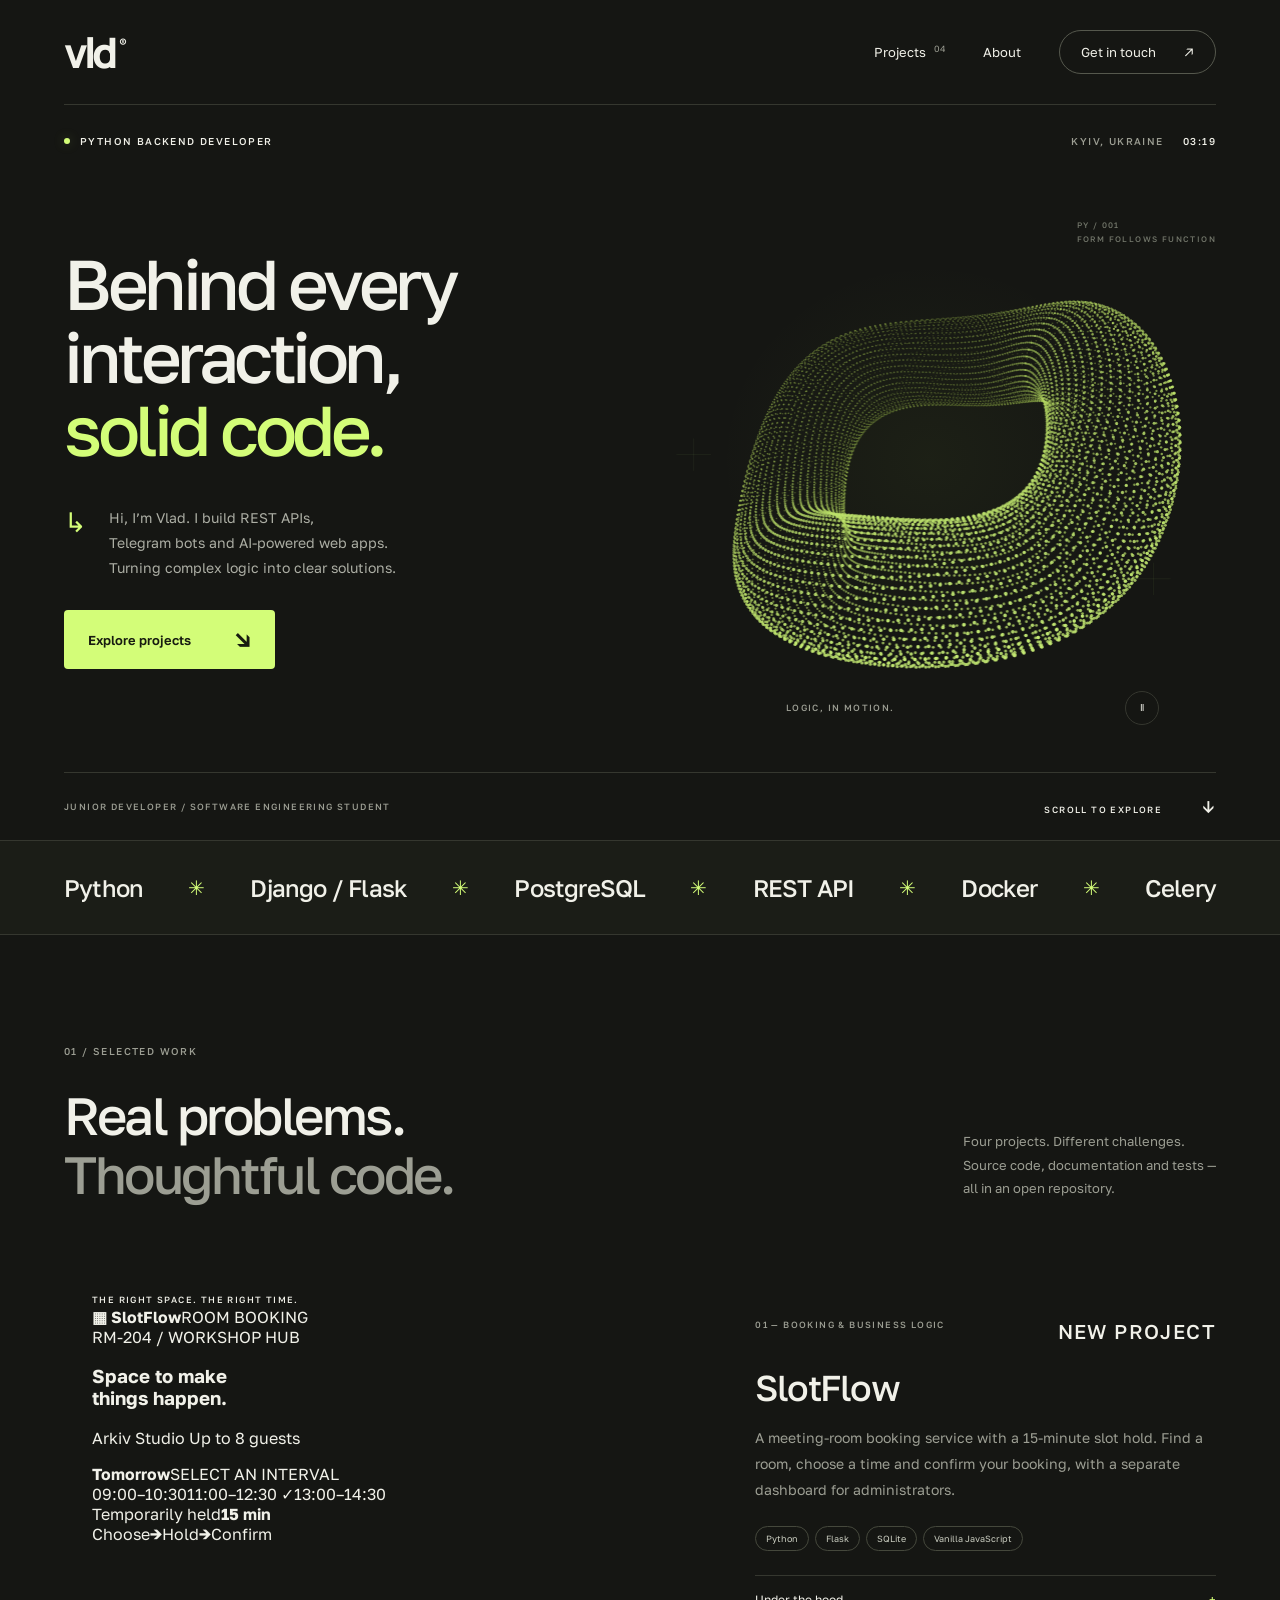
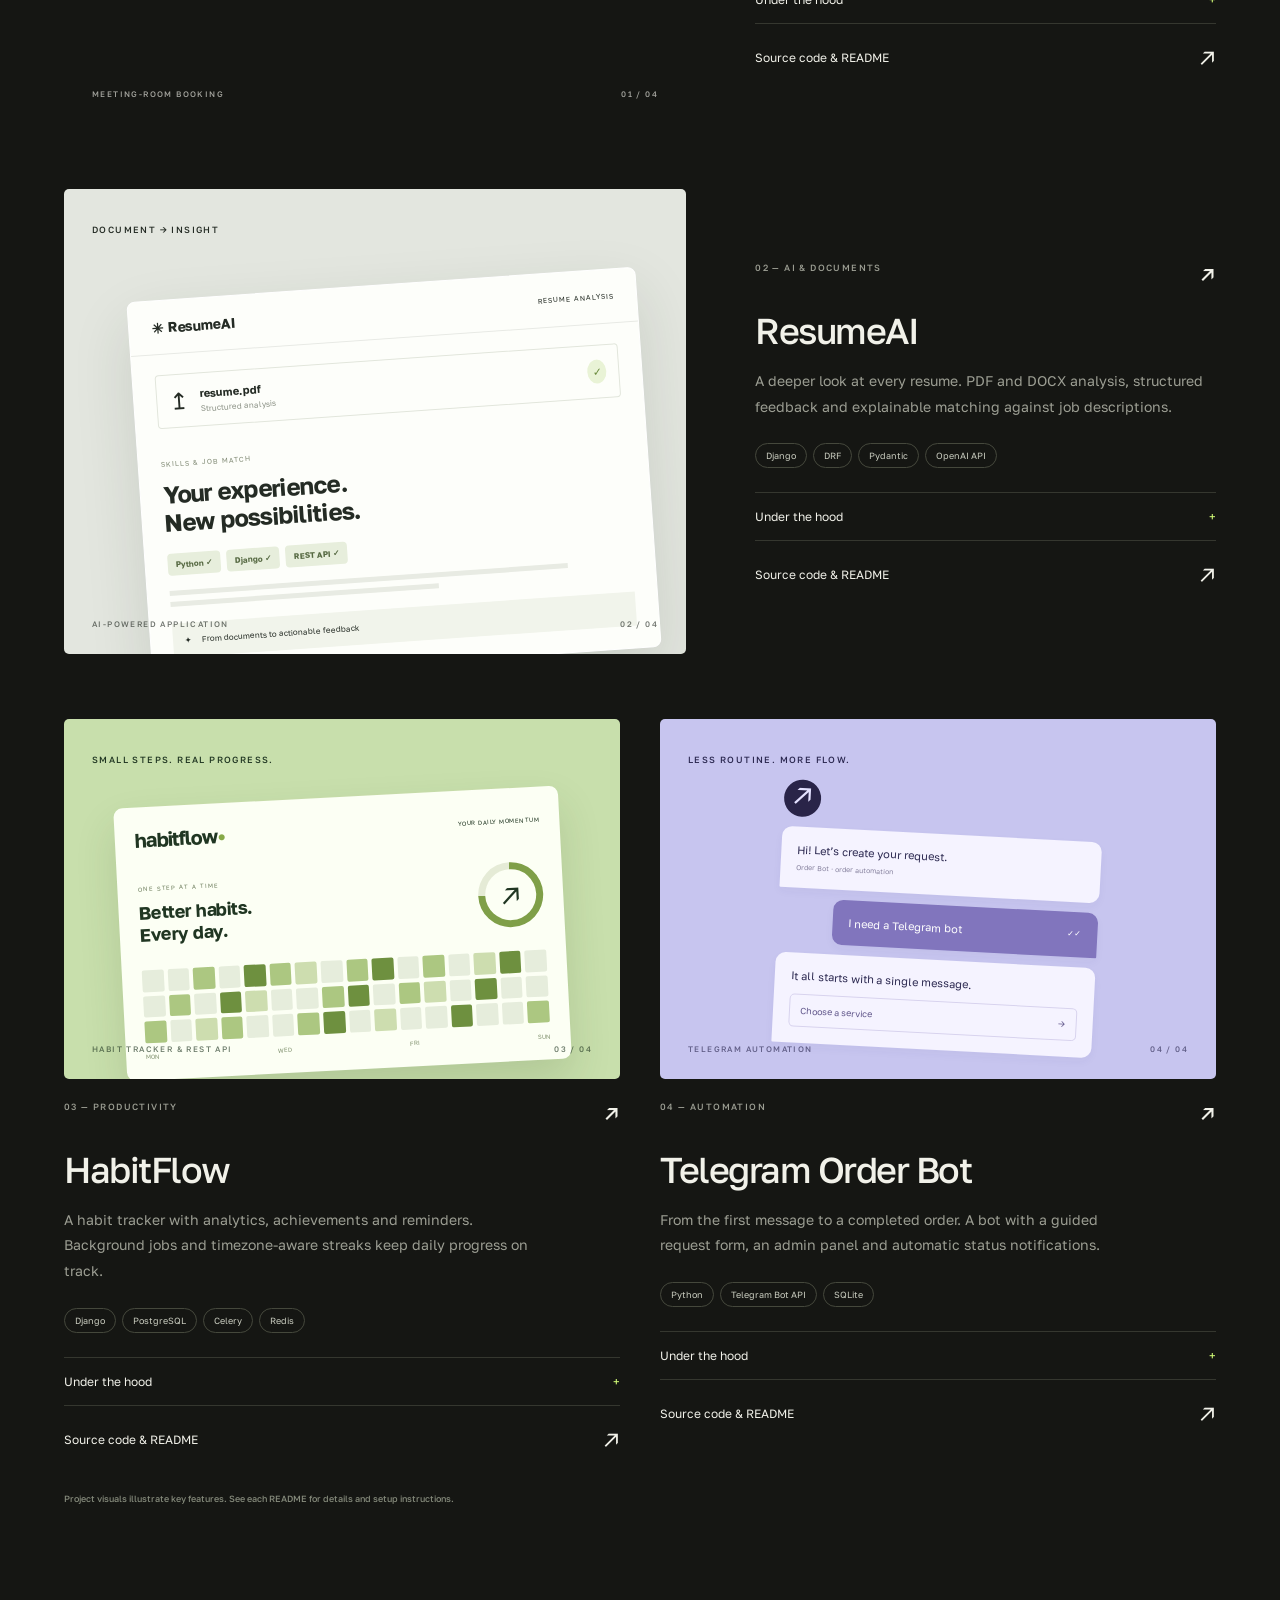
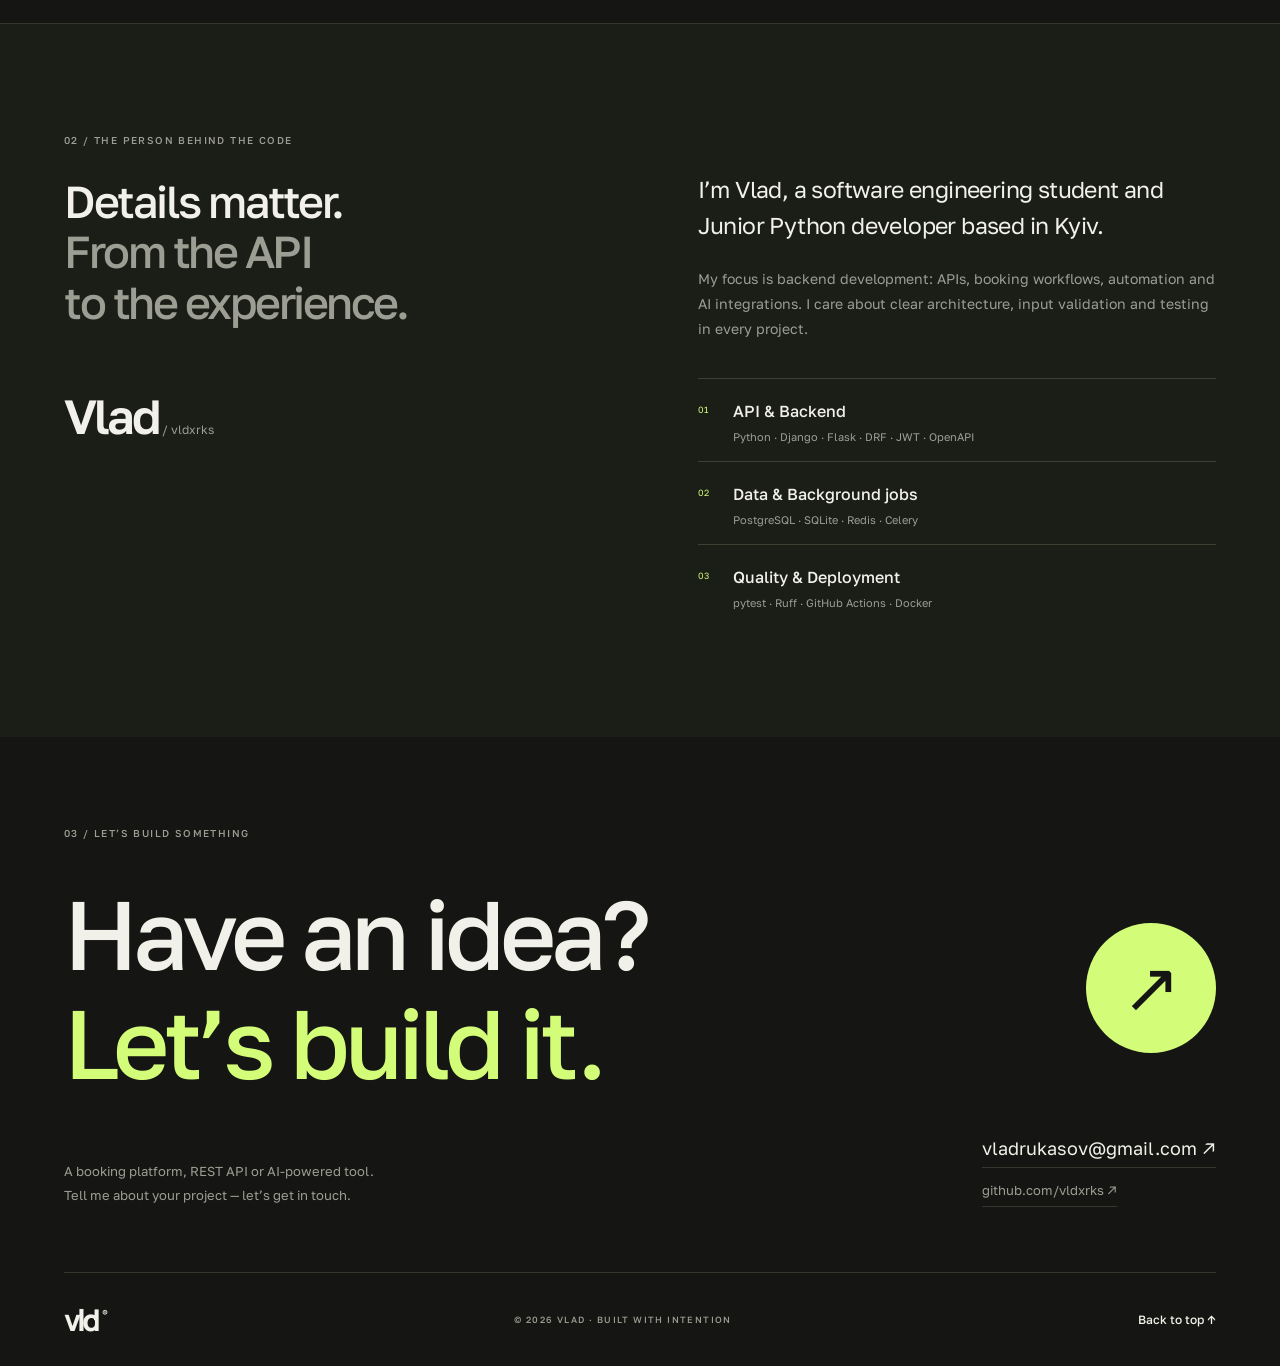
==== commit be38f956: "Add files via upload" ====
--- a/index.html
+++ b/index.html
@@ -1,13 +1,14 @@
 <!doctype html>
 <html lang="en">
-<head><meta charset="utf-8"><meta name="viewport" content="width=device-width,initial-scale=1"><meta name="theme-color" content="#151613"><meta name="description" content="Vlad — Junior Python Backend Developer based in Kyiv. REST APIs, Telegram bots and AI-powered web apps. Explore ResumeAI, HabitFlow and Telegram Order Bot."><title>Vlad — Python Backend Developer</title><link rel="icon" href="data:image/svg+xml,%3Csvg xmlns='http://www.w3.org/2000/svg' viewBox='0 0 100 100'%3E%3Crect width='100' height='100' rx='20' fill='%23ccff66'/%3E%3Ctext x='20' y='73' font-size='72' font-family='Arial' fill='%23151613'%3Ev%3C/text%3E%3C/svg%3E"><link rel="stylesheet" href="style.css"></head>
-<body><a class="skip" href="#projects">Skip to projects</a><header class="header"><a class="logo" href="#top" aria-label="Vlad, back to top">vld<span>®</span></a><nav aria-label="Main navigation"><a href="#projects">Projects <sup>03</sup></a><a href="#about">About</a><a href="#contact" class="nav-contact">Get in touch <span>↗</span></a></nav></header>
+<head><meta charset="utf-8"><meta name="viewport" content="width=device-width,initial-scale=1"><meta name="theme-color" content="#151613"><meta name="description" content="Vlad — Junior Python Backend Developer based in Kyiv. REST APIs, Telegram bots and AI-powered web apps. Explore SlotFlow, ResumeAI, HabitFlow and Telegram Order Bot."><title>Vlad — Python Backend Developer</title><link rel="icon" href="data:image/svg+xml,%3Csvg xmlns='http://www.w3.org/2000/svg' viewBox='0 0 100 100'%3E%3Crect width='100' height='100' rx='20' fill='%23ccff66'/%3E%3Ctext x='20' y='73' font-size='72' font-family='Arial' fill='%23151613'%3Ev%3C/text%3E%3C/svg%3E"><link rel="stylesheet" href="style.css"></head>
+<body><a class="skip" href="#projects">Skip to projects</a><header class="header"><a class="logo" href="#top" aria-label="Vlad, back to top">vld<span>®</span></a><nav aria-label="Main navigation"><a href="#projects">Projects <sup>04</sup></a><a href="#about">About</a><a href="#contact" class="nav-contact">Get in touch <span>↗</span></a></nav></header>
 <main><section class="hero" id="top"><div class="hero-top"><span class="eyebrow"><i></i> PYTHON BACKEND DEVELOPER</span><span class="location">KYIV, UKRAINE <span id="clock"></span></span></div><div class="hero-body"><div class="hero-copy"><h1>Behind every<br>interaction,<br><em>solid code.</em></h1><div class="intro"><span class="intro-mark">↳</span><p>Hi, I’m Vlad. I build REST APIs,<br class="desktop"> Telegram bots and AI-powered web apps.<br class="desktop"> Turning complex logic into clear solutions.</p></div><a class="primary" href="#projects">Explore projects <span>↘</span></a></div><div class="art"><canvas id="sculpture" aria-label="Interactive three-dimensional particle sculpture" role="img"></canvas><div class="art-caption"><span>LOGIC, IN MOTION.</span><button id="motion" aria-pressed="false" aria-label="Pause animation">Ⅱ</button></div><span class="art-coordinate">PY / 001<br>FORM FOLLOWS FUNCTION</span></div></div><div class="hero-bottom"><span>JUNIOR DEVELOPER / SOFTWARE ENGINEERING STUDENT</span><a href="#projects">SCROLL TO EXPLORE <span>↓</span></a></div></section>
-<div class="tech-strip" aria-label="Core technologies"><span>Python</span><b>✳</b><span>Django</span><b>✳</b><span>PostgreSQL</span><b>✳</b><span>REST API</span><b>✳</b><span>Docker</span><b>✳</b><span>Celery</span></div>
-<section id="projects" class="projects section"><div class="section-heading"><div><span class="eyebrow">01 / SELECTED WORK</span><h2>Real problems.<br><span class="muted">Thoughtful code.</span></h2></div><p>Three projects. Different challenges.<br>Source code, documentation and tests —<br>all in an open repository.</p></div>
-<article class="project featured"><div class="project-art resume-art" aria-label="Illustrative resume analysis interface"><span class="visual-label">DOCUMENT → INSIGHT</span><div class="resume-window"><div class="window-head"><b>✳ ResumeAI</b><span>RESUME ANALYSIS</span></div><div class="file-line"><span class="file-icon">↥</span><div><b>resume.pdf</b><small>Structured analysis</small></div><span class="check">✓</span></div><div class="analysis-content"><span>SKILLS & JOB MATCH</span><h3>Your experience.<br>New possibilities.</h3><div class="skill-chips"><b>Python ✓</b><b>Django ✓</b><b>REST API ✓</b></div><div class="fake-line"></div><div class="fake-line short"></div><div class="analysis-note"><span>✦</span> From documents to actionable feedback</div></div></div><span class="visual-foot">AI-POWERED APPLICATION <span>01 / 03</span></span></div><div class="project-info"><div class="project-overline"><span>01 — AI & DOCUMENTS</span><span>↗</span></div><h3>ResumeAI</h3><p>A deeper look at every resume. PDF and DOCX analysis, structured feedback and explainable matching against job descriptions.</p><ul class="tags"><li>Django</li><li>DRF</li><li>Pydantic</li><li>OpenAI API</li></ul><details><summary>Under the hood <span>+</span></summary><p>Private file storage, Pydantic validation of AI responses and interchangeable analysis providers. Skill matching runs in Python. Includes a JWT-secured API, analysis history and JSON export.</p></details><a class="text-link" href="https://github.com/vldxrks/portfolio/tree/main/resumeai" target="_blank" rel="noopener noreferrer">Source code & README <span>↗</span></a></div></article>
-<div class="project-grid"><article class="project"><div class="project-art habit-art"><span class="visual-label">SMALL STEPS. REAL PROGRESS.</span><div class="habit-demo"><div class="habit-title"><b>habitflow<span>•</span></b><span>YOUR DAILY MOMENTUM</span></div><div class="habit-main"><div><small>ONE STEP AT A TIME</small><h3>Better habits.<br>Every day.</h3></div><div class="progress-ring"><span>↗</span></div></div><div class="heatmap" id="heatmap" aria-hidden="true"></div><div class="habit-footer"><span>MON</span><span>WED</span><span>FRI</span><span>SUN</span></div></div><span class="visual-foot">HABIT TRACKER & REST API <span>02 / 03</span></span></div><div class="project-info"><div class="project-overline"><span>02 — PRODUCTIVITY</span><span>↗</span></div><h3>HabitFlow</h3><p>A habit tracker with analytics, achievements and reminders. Background jobs and timezone-aware streaks keep daily progress on track.</p><ul class="tags"><li>Django</li><li>PostgreSQL</li><li>Celery</li><li>Redis</li></ul><details><summary>Under the hood <span>+</span></summary><p>A modular monolith with business logic in the service layer. JWT authentication, a REST API, Celery reminders, Docker Compose and CI with GitHub Actions.</p></details><a class="text-link" href="https://github.com/vldxrks/portfolio/tree/main/habitflow-v5" target="_blank" rel="noopener noreferrer">Source code & README <span>↗</span></a></div></article>
-<article class="project"><div class="project-art bot-art"><span class="visual-label">LESS ROUTINE. MORE FLOW.</span><div class="bot-demo"><div class="bot-avatar">↗</div><div class="chat-bubble">Hi! Let’s create your request.<small>Order Bot · order automation</small></div><div class="chat-bubble right">I need a Telegram bot <span>✓✓</span></div><div class="chat-bubble">It all starts with a single message.<div class="chat-button">Choose a service <span>→</span></div></div></div><span class="visual-foot">TELEGRAM AUTOMATION <span>03 / 03</span></span></div><div class="project-info"><div class="project-overline"><span>03 — AUTOMATION</span><span>↗</span></div><h3>Telegram Order Bot</h3><p>From the first message to a completed order. A bot with a guided request form, an admin panel and automatic status notifications.</p><ul class="tags"><li>Python</li><li>Telegram Bot API</li><li>SQLite</li></ul><details><summary>Under the hood <span>+</span></summary><p>Inline keyboards, order filtering, multiple administrators, CSV export and spam protection. The data layer is covered by pytest tests.</p></details><a class="text-link" href="https://github.com/vldxrks/portfolio/tree/main/03-telegram-order-bot-pro" target="_blank" rel="noopener noreferrer">Source code & README <span>↗</span></a></div></article></div><p class="mockup-note">Project visuals illustrate key features. See each README for details and setup instructions.</p></section>
-<section class="about section" id="about"><div class="about-title"><span class="eyebrow">02 / THE PERSON BEHIND THE CODE</span><h2>Details matter.<br><span>From the API<br>to the experience.</span></h2><div class="signature">Vlad<span> / vldxrks</span></div></div><div class="about-copy"><p class="lead">I’m Vlad, a software engineering student and Junior Python developer based in Kyiv.</p><p>My focus is backend development: APIs, data, automation and AI integrations. I care about clear architecture, input validation and testing in every project.</p><div class="expertise"><div><span>01</span><h3>API & Backend</h3><p>Python · Django · DRF · JWT · OpenAPI</p></div><div><span>02</span><h3>Data & Background jobs</h3><p>PostgreSQL · SQLite · Redis · Celery</p></div><div><span>03</span><h3>Quality & Deployment</h3><p>pytest · Ruff · GitHub Actions · Docker</p></div></div></div></section>
-<section class="contact section" id="contact"><span class="eyebrow">03 / LET’S BUILD SOMETHING</span><div class="contact-main"><h2>Have an idea?<br><em>Let’s build it.</em></h2><a class="contact-circle" href="mailto:vladrukasov@gmail.com" aria-label="Email Vlad at vladrukasov@gmail.com">↗</a></div><div class="contact-bottom"><p>A REST API, Telegram bot or AI-powered tool.<br>Tell me about your project — let’s get in touch.</p><div style="display:flex;flex-direction:column;align-items:flex-start;gap:14px;max-width:100%"><a href="mailto:vladrukasov@gmail.com" style="overflow-wrap:anywhere">vladrukasov@gmail.com ↗</a><a href="https://github.com/vldxrks" target="_blank" rel="noopener noreferrer" style="font-size:13px;color:var(--muted)">github.com/vldxrks ↗</a></div></div></section></main>
+<div class="tech-strip" aria-label="Core technologies"><span>Python</span><b>✳</b><span>Django / Flask</span><b>✳</b><span>PostgreSQL</span><b>✳</b><span>REST API</span><b>✳</b><span>Docker</span><b>✳</b><span>Celery</span></div>
+<section id="projects" class="projects section"><div class="section-heading"><div><span class="eyebrow">01 / SELECTED WORK</span><h2>Real problems.<br><span class="muted">Thoughtful code.</span></h2></div><p>Four projects. Different challenges.<br>Source code, documentation and tests —<br>all in an open repository.</p></div>
+<article class="project featured slotflow-project" id="slotflow"><div class="project-art slotflow-art" aria-label="Illustrative SlotFlow booking interface"><span class="visual-label">THE RIGHT SPACE. THE RIGHT TIME.</span><div class="slotflow-window"><div class="slotflow-top"><b>▦ SlotFlow</b><span>ROOM BOOKING</span></div><div class="slotflow-room"><span>RM-204 / WORKSHOP HUB</span><h3>Space to make<br>things happen.</h3><p>Arkiv Studio <span>Up to 8 guests</span></p></div><div class="slotflow-schedule"><div class="slotflow-day"><b>Tomorrow</b><span>SELECT AN INTERVAL</span></div><div class="slotflow-times"><span>09:00–10:30</span><span class="selected">11:00–12:30 ✓</span><span>13:00–14:30</span></div><div class="slotflow-hold"><span><i></i> Temporarily held</span><b>15 min</b></div><div class="slotflow-flow"><span>Choose</span><b>→</b><span>Hold</span><b>→</b><span>Confirm</span></div></div></div><span class="visual-foot">MEETING-ROOM BOOKING <span>01 / 04</span></span></div><div class="project-info"><div class="project-overline"><span>01 — BOOKING & BUSINESS LOGIC</span><span class="new-project">NEW PROJECT</span></div><h3>SlotFlow</h3><p>A meeting-room booking service with a 15-minute slot hold. Find a room, choose a time and confirm your booking, with a separate dashboard for administrators.</p><ul class="tags"><li>Python</li><li>Flask</li><li>SQLite</li><li>Vanilla JavaScript</li></ul><details><summary>Under the hood <span>+</span></summary><p>A partial unique database index prevents duplicate active bookings for the same room, date and fixed slot. Expired holds are released during booking and availability requests. Includes session authentication, owner checks, admin-only endpoints and smoke tests for the main booking flow.</p><p>Built as a focused prototype with fixed time slots. Pricing is calculated per booking; payments and email notifications are not implemented.</p></details><a class="text-link" href="https://github.com/vldxrks/portfolio/tree/main/slotflow" target="_blank" rel="noopener noreferrer">Source code & README <span>↗</span></a></div></article>
+<article class="project featured"><div class="project-art resume-art" aria-label="Illustrative resume analysis interface"><span class="visual-label">DOCUMENT → INSIGHT</span><div class="resume-window"><div class="window-head"><b>✳ ResumeAI</b><span>RESUME ANALYSIS</span></div><div class="file-line"><span class="file-icon">↥</span><div><b>resume.pdf</b><small>Structured analysis</small></div><span class="check">✓</span></div><div class="analysis-content"><span>SKILLS & JOB MATCH</span><h3>Your experience.<br>New possibilities.</h3><div class="skill-chips"><b>Python ✓</b><b>Django ✓</b><b>REST API ✓</b></div><div class="fake-line"></div><div class="fake-line short"></div><div class="analysis-note"><span>✦</span> From documents to actionable feedback</div></div></div><span class="visual-foot">AI-POWERED APPLICATION <span>02 / 04</span></span></div><div class="project-info"><div class="project-overline"><span>02 — AI & DOCUMENTS</span><span>↗</span></div><h3>ResumeAI</h3><p>A deeper look at every resume. PDF and DOCX analysis, structured feedback and explainable matching against job descriptions.</p><ul class="tags"><li>Django</li><li>DRF</li><li>Pydantic</li><li>OpenAI API</li></ul><details><summary>Under the hood <span>+</span></summary><p>Private file storage, Pydantic validation of AI responses and interchangeable analysis providers. Skill matching runs in Python. Includes a JWT-secured API, analysis history and JSON export.</p></details><a class="text-link" href="https://github.com/vldxrks/portfolio/tree/main/resumeai" target="_blank" rel="noopener noreferrer">Source code & README <span>↗</span></a></div></article>
+<div class="project-grid"><article class="project"><div class="project-art habit-art"><span class="visual-label">SMALL STEPS. REAL PROGRESS.</span><div class="habit-demo"><div class="habit-title"><b>habitflow<span>•</span></b><span>YOUR DAILY MOMENTUM</span></div><div class="habit-main"><div><small>ONE STEP AT A TIME</small><h3>Better habits.<br>Every day.</h3></div><div class="progress-ring"><span>↗</span></div></div><div class="heatmap" id="heatmap" aria-hidden="true"></div><div class="habit-footer"><span>MON</span><span>WED</span><span>FRI</span><span>SUN</span></div></div><span class="visual-foot">HABIT TRACKER & REST API <span>03 / 04</span></span></div><div class="project-info"><div class="project-overline"><span>03 — PRODUCTIVITY</span><span>↗</span></div><h3>HabitFlow</h3><p>A habit tracker with analytics, achievements and reminders. Background jobs and timezone-aware streaks keep daily progress on track.</p><ul class="tags"><li>Django</li><li>PostgreSQL</li><li>Celery</li><li>Redis</li></ul><details><summary>Under the hood <span>+</span></summary><p>A modular monolith with business logic in the service layer. JWT authentication, a REST API, Celery reminders, Docker Compose and CI with GitHub Actions.</p></details><a class="text-link" href="https://github.com/vldxrks/portfolio/tree/main/habitflow-v5" target="_blank" rel="noopener noreferrer">Source code & README <span>↗</span></a></div></article>
+<article class="project"><div class="project-art bot-art"><span class="visual-label">LESS ROUTINE. MORE FLOW.</span><div class="bot-demo"><div class="bot-avatar">↗</div><div class="chat-bubble">Hi! Let’s create your request.<small>Order Bot · order automation</small></div><div class="chat-bubble right">I need a Telegram bot <span>✓✓</span></div><div class="chat-bubble">It all starts with a single message.<div class="chat-button">Choose a service <span>→</span></div></div></div><span class="visual-foot">TELEGRAM AUTOMATION <span>04 / 04</span></span></div><div class="project-info"><div class="project-overline"><span>04 — AUTOMATION</span><span>↗</span></div><h3>Telegram Order Bot</h3><p>From the first message to a completed order. A bot with a guided request form, an admin panel and automatic status notifications.</p><ul class="tags"><li>Python</li><li>Telegram Bot API</li><li>SQLite</li></ul><details><summary>Under the hood <span>+</span></summary><p>Inline keyboards, order filtering, multiple administrators, CSV export and spam protection. The data layer is covered by pytest tests.</p></details><a class="text-link" href="https://github.com/vldxrks/portfolio/tree/main/03-telegram-order-bot-pro" target="_blank" rel="noopener noreferrer">Source code & README <span>↗</span></a></div></article></div><p class="mockup-note">Project visuals illustrate key features. See each README for details and setup instructions.</p></section>
+<section class="about section" id="about"><div class="about-title"><span class="eyebrow">02 / THE PERSON BEHIND THE CODE</span><h2>Details matter.<br><span>From the API<br>to the experience.</span></h2><div class="signature">Vlad<span> / vldxrks</span></div></div><div class="about-copy"><p class="lead">I’m Vlad, a software engineering student and Junior Python developer based in Kyiv.</p><p>My focus is backend development: APIs, booking workflows, automation and AI integrations. I care about clear architecture, input validation and testing in every project.</p><div class="expertise"><div><span>01</span><h3>API & Backend</h3><p>Python · Django · Flask · DRF · JWT · OpenAPI</p></div><div><span>02</span><h3>Data & Background jobs</h3><p>PostgreSQL · SQLite · Redis · Celery</p></div><div><span>03</span><h3>Quality & Deployment</h3><p>pytest · Ruff · GitHub Actions · Docker</p></div></div></div></section>
+<section class="contact section" id="contact"><span class="eyebrow">03 / LET’S BUILD SOMETHING</span><div class="contact-main"><h2>Have an idea?<br><em>Let’s build it.</em></h2><a class="contact-circle" href="mailto:vladrukasov@gmail.com" aria-label="Email Vlad at vladrukasov@gmail.com">↗</a></div><div class="contact-bottom"><p>A booking platform, REST API or AI-powered tool.<br>Tell me about your project — let’s get in touch.</p><div style="display:flex;flex-direction:column;align-items:flex-start;gap:14px;max-width:100%"><a href="mailto:vladrukasov@gmail.com" style="overflow-wrap:anywhere">vladrukasov@gmail.com ↗</a><a href="https://github.com/vldxrks" target="_blank" rel="noopener noreferrer" style="font-size:13px;color:var(--muted)">github.com/vldxrks ↗</a></div></div></section></main>
 <footer><a class="logo" href="#top">vld<span>®</span></a><span>© <span id="year">2026</span> VLAD · BUILT WITH INTENTION</span><a href="#top">Back to top ↑</a></footer><script src="app.js"></script></body></html>
